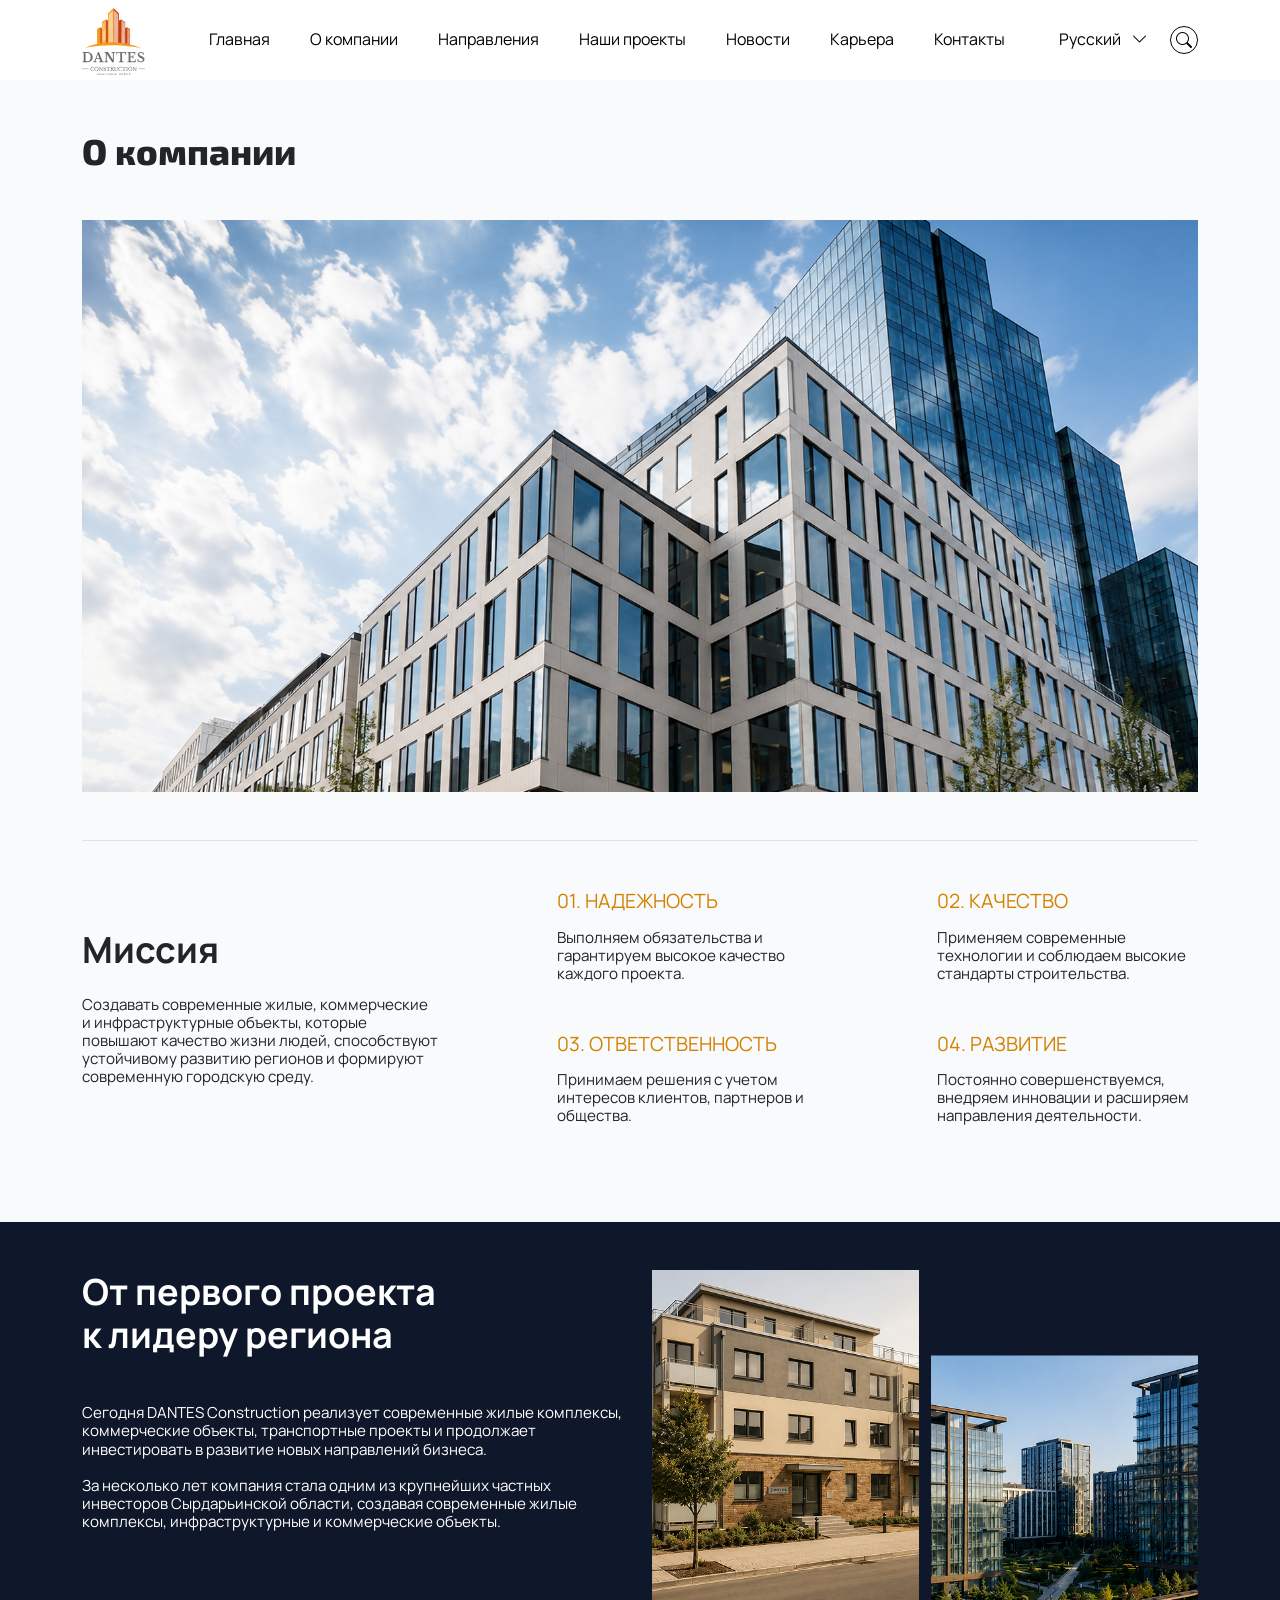
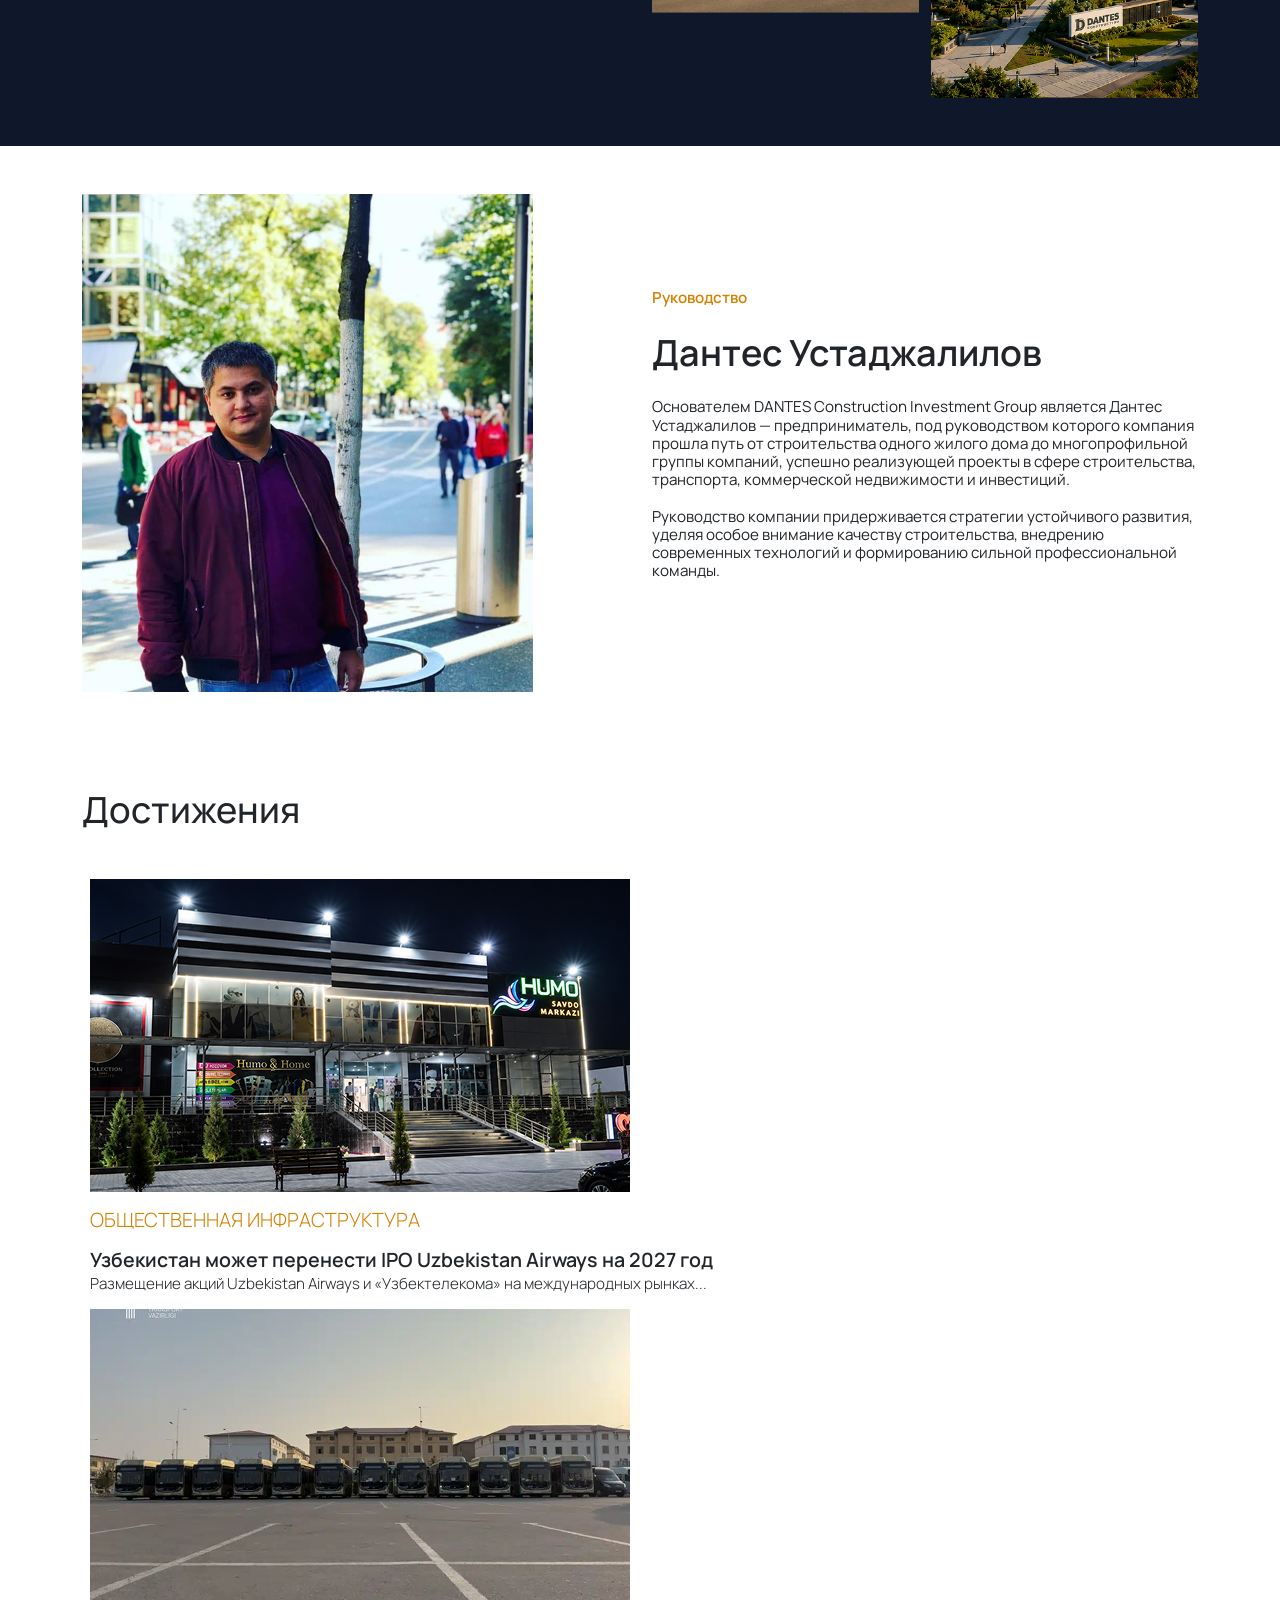
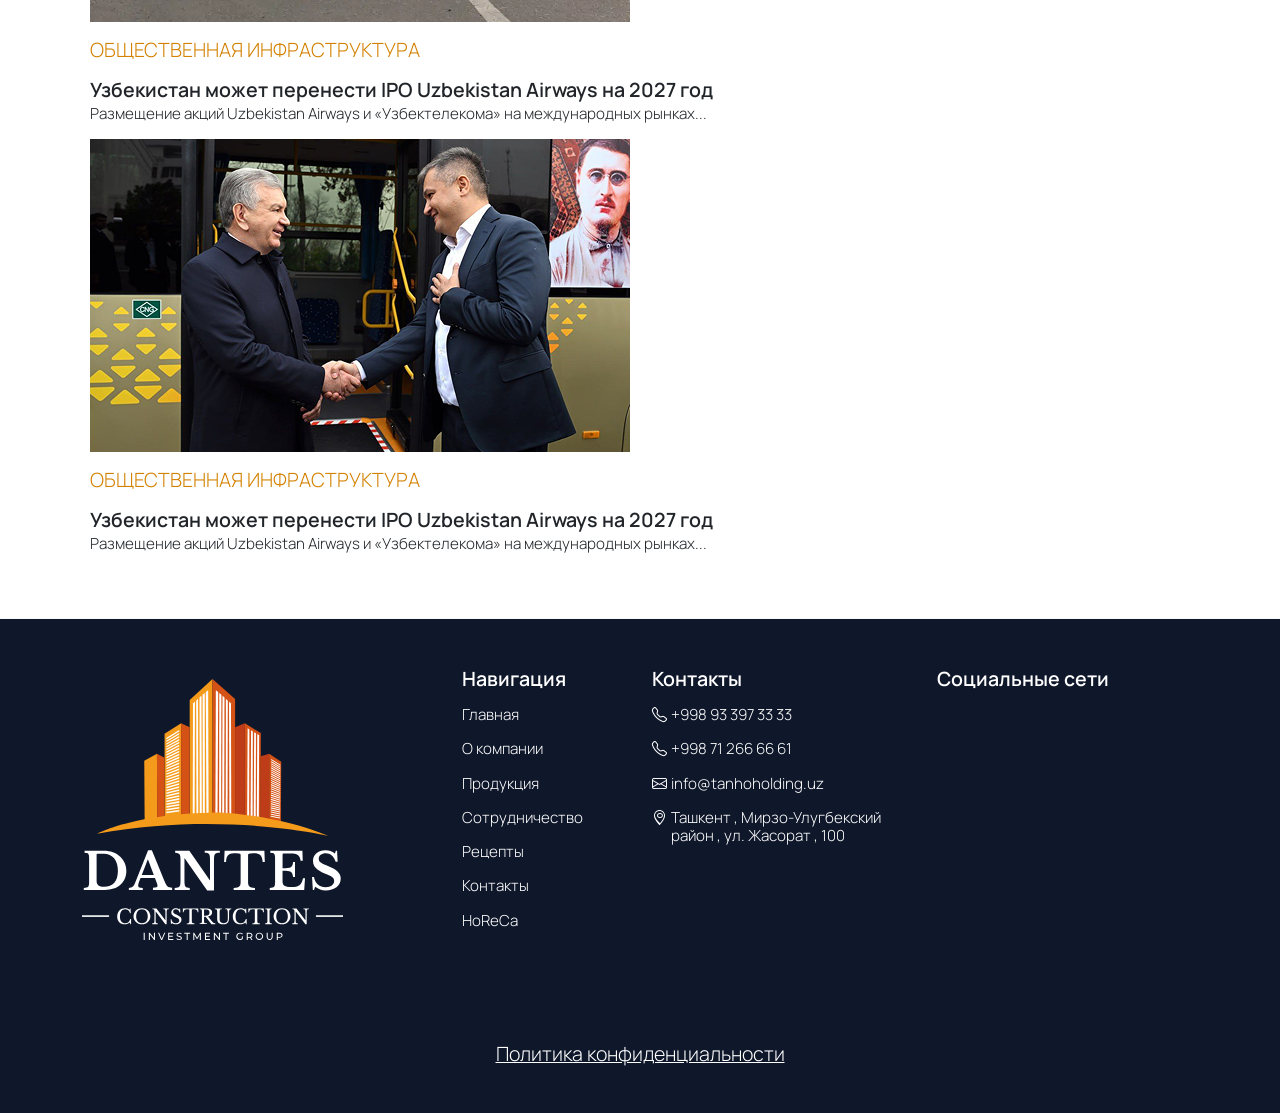
==== about.html @ c4df0da2 "feat: add about page and projects page" ====
<!DOCTYPE html>
<html lang="ru">

<head>
    <meta charset="UTF-8">
    <meta name="viewport" content="width=device-width, initial-scale=1.0">
    <title>DANTES</title>
    <link rel="stylesheet" href="https://cdn.jsdelivr.net/npm/bootstrap@5.3.3/dist/css/bootstrap.min.css">
    <link href="https://fonts.googleapis.com/css2?family=Exo+2:wght@100..900&family=Inter:ital,opsz,wght@0,14..32,100..900;1,14..32,100..900&family=Manrope:wght@200..800&display=swap"
        rel="stylesheet">
    <link rel="stylesheet" href="https://cdn.jsdelivr.net/npm/bootstrap-icons@1.13.1/font/bootstrap-icons.min.css">
    <link rel="stylesheet" href="https://cdn.jsdelivr.net/npm/slick-carousel@1.8.1/slick/slick.css">
    <link rel="stylesheet" href="https://cdn.jsdelivr.net/npm/slick-carousel@1.8.1/slick/slick-theme.css">
    <link rel="stylesheet" href="https://unpkg.com/aos@2.3.1/dist/aos.css">
    <link rel="stylesheet" href="https://cdn.jsdelivr.net/gh/lipis/flag-icons@7.2.3/css/flag-icons.min.css">
    <link rel="stylesheet" href="style.css">
</head>

<body>
    <header class=" border-bottom border-light">
        <nav class="navbar navbar-expand-xl py-xl-0 pb-2 sticky-lg-top">
            <div class="container ">
                <div class="w-xl-fit-content d-flex justify-content-between align-items-center">
                    <a class="navbar-brand" href="index.html">
                        <img src="icons/main-icons/logo.svg" alt="" class="logo">
                    </a>
                    <div class="d-flex align-items-center d-xl-none gap-2">
                        <button class="bg-transparent btn-search">
                            <i class="bi bi-search"></i>
                        </button>
                        <div class="dropdown">
                            <button class="w-fit-content text-uppercase bg-transparent border-0 dropdown-toggle" type="button" data-bs-toggle="dropdown" aria-expanded="false">
                                RU <i class="bi bi-chevron-down ms-2"></i>
                            </button>
                            <ul class="dropdown-menu">
                                <li><a class="dropdown-item" href="#">Английский</a></li>
                                <li><a class="dropdown-item" href="#">Узбекский</a></li>
                            </ul>
                        </div>

                        <button class="navbar-toggler" type="button" data-bs-toggle="collapse" data-bs-target="#navbarNav" aria-controls="navbarNav" aria-expanded="false"
                            aria-label="Toggle navigation">
                            <span class="navbar-toggler-icon"></span>
                        </button>
                    </div>
                </div>

                <div class="collapse navbar-collapse " id="navbarNav">
                    <ul class="navbar-nav mx-auto gap-xl-4 ">
                        <li class="nav-item active">
                            <a class="nav-link" href="index.html">Главная</a>
                        </li>
                        <li class="nav-item">
                            <a class="nav-link" href="about.html">О компании</a>
                        </li>
                        <li class="nav-item">
                            <a class="nav-link" href="directions.html">Направления</a>
                        </li>
                        <li class="nav-item">
                            <a class="nav-link" href="projects.html">Наши проекты</a>
                        </li>
                        <li class="nav-item">
                            <a class="nav-link" href="news.html">Новости</a>
                        </li>
                        <li class="nav-item">
                            <a class="nav-link" href="career.html">Карьера</a>
                        </li>
                        <li class="nav-item">
                            <a class="nav-link" href="contacts.html">Контакты</a>
                        </li>
                    </ul>
                </div>
                <div class="d-xl-flex align-items-center d-none gap-3 ms-auto">
                    <div class="dropdown">
                        <button class="w-fit-content bg-transparent border-0 dropdown-toggle" type="button" data-bs-toggle="dropdown" aria-expanded="false">
                            Русский <i class="bi bi-chevron-down ms-2"></i>
                        </button>
                        <ul class="dropdown-menu">
                            <li><a class="dropdown-item" href="#">Английский</a></li>
                            <li><a class="dropdown-item" href="#">Узбекский</a></li>
                        </ul>
                    </div>
                    <button class="bg-transparent btn-search">
                        <i class="bi bi-search"></i>
                    </button>
                </div>
            </div>
        </nav>
    </header>

    <main>
        <section class="py-5 bg-main-2">
            <div class="container">
                <h2 class="fw-extrabold ff-second text-lg mb-5">
                    О компании
                </h2>
                <img src="images/about-page/banner-img.png" alt="" class="img-fluid">
                <div class="mt-lg-5 mt-3 border-top py-lg-5 py-3">
                    <div class="row justify-content-between">
                        <div class="col-lg-4">
                            <div class="w-100 h-100 d-flex flex-column justify-content-center">
                                <h3 class="fw-bold text-lg mb-4">
                                    Миссия
                                </h3>
                                <p class="mb-0 text-xs">
                                    Создавать современные жилые, коммерческие и инфраструктурные объекты, которые повышают качество
                                    жизни людей, способствуют устойчивому развитию регионов и формируют современную городскую среду.
                                </p>
                            </div>
                        </div>
                        <div class="col-lg-3">
                            <div class="w-100 h-100">
                                <p class="text-sm text-corp-2 text-uppercase">01. Надежность</p>
                                <p class="text-xs mb-5">
                                    Выполняем обязательства и гарантируем высокое качество каждого проекта.
                                </p>
                                <p class="text-sm text-corp-2 text-uppercase">03. Ответственность</p>
                                <p class="text-xs mb-0">
                                    Принимаем решения с учетом интересов клиентов, партнеров и общества.
                                </p>
                            </div>
                        </div>
                        <div class="col-lg-3">
                            <div class="w-100 h-100">
                                <p class="text-sm text-corp-2 text-uppercase">02. Качество</p>
                                <p class="text-xs mb-5">
                                    Применяем современные технологии и соблюдаем высокие стандарты строительства.
                                </p>
                                <p class="text-sm text-corp-2 text-uppercase">04. Развитие</p>
                                <p class="text-xs mb-0">
                                    Постоянно совершенствуемся, внедряем инновации и расширяем направления
                                    деятельности.
                                </p>
                            </div>
                        </div>
                    </div>
                </div>
            </div>
        </section>
        <section class="bg-corp text-white py-5">
            <div class="container">
                <div class="row">
                    <div class="col-lg-6">
                        <div class="w-100">
                            <h3 class="fw-bold text-lg mb-5">
                                От первого проекта <br> к лидеру региона
                            </h3>
                            <p class="text-xs">
                                Сегодня DANTES Construction реализует современные жилые комплексы, коммерческие
                                объекты, транспортные проекты и продолжает инвестировать в развитие новых направлений бизнеса.
                                <br><br>
                                За несколько лет компания стала одним из крупнейших частных инвесторов Сырдарьинской области, создавая современные жилые комплексы, инфраструктурные и коммерческие
                                объекты.
                            </p>
                        </div>
                    </div>
                    <div class="col-lg-6">
                        <div class="w-100 h-100 d-flex align-items-end">
                            <img src="images/about-page/1.png" alt="" class="img-fluid">
                        </div>
                    </div>
                </div>
            </div>
        </section>
        <section class="py-5">
            <div class="container">
                <div class="row justify-content-between flex-lg-row-reverse">
                    <div class="col-lg-6">
                        <div class="w-100 h-100 d-flex flex-column justify-content-center">
                            <p class="mb-4 text-xs text-corp-2 fw-semibold">Руководство</p>
                            <h3 class="fw-semibold text-lg mb-4">
                                Дантес Устаджалилов
                            </h3>
                            <p class="text-xs">
                                Основателем DANTES Construction Investment Group является Дантес Устаджалилов — предприниматель, под руководством которого компания прошла путь от строительства одного
                                жилого дома до
                                многопрофильной группы компаний, успешно реализующей проекты в сфере строительства, транспорта, коммерческой недвижимости и инвестиций.
                                <br><br>
                                Руководство компании придерживается стратегии устойчивого развития, уделяя особое внимание качеству строительства, внедрению современных технологий и формированию
                                сильной профессиональной команды.
                            </p>
                        </div>
                    </div>
                    <div class="col-lg-5">
                        <div class="w-100 h-100 d-flex align-items-center">
                            <img src="images/about-page/2.png" alt="" class="img-fluid">
                        </div>
                    </div>
                </div>
            </div>
        </section>
        <section class="py-5">
            <div class="container">
                <h3 class="text-lg mb-5">
                    Достижения
                </h3>
                <div class="slick-slider news">
                    <div class="slick-slide px-2">
                        <div class="w-100">
                            <img src="images/about-page/goals/1.png" alt="" class="img-fluid">
                            <p class="my-3 fw-light text-uppercase text-sm text-corp-2">
                                Общественная инфраструктура
                            </p>
                            <p class="fw-semibold mb-1 text-sm line-2">
                                Узбекистан может перенести IPO Uzbekistan Airways на 2027 год
                            </p>
                            <p class="text-xs fw-light line-2">
                                Размещение акций Uzbekistan Airways и «Узбектелекома» на международных рынках...
                            </p>
                        </div>
                    </div>
                    <div class="slick-slide px-2">
                        <div class="w-100">
                            <img src="images/about-page/goals/2.png" alt="" class="img-fluid">
                            <p class="my-3 fw-light text-uppercase text-sm text-corp-2">
                                Общественная инфраструктура
                            </p>
                            <p class="fw-semibold mb-1 text-sm line-2">
                                Узбекистан может перенести IPO Uzbekistan Airways на 2027 год
                            </p>
                            <p class="text-xs fw-light line-2">
                                Размещение акций Uzbekistan Airways и «Узбектелекома» на международных рынках...
                            </p>
                        </div>
                    </div>
                    <div class="slick-slide px-2">
                        <div class="w-100">
                            <img src="images/about-page/goals/3.png" alt="" class="img-fluid">
                            <p class="my-3 fw-light text-uppercase text-sm text-corp-2">
                                Общественная инфраструктура
                            </p>
                            <p class="fw-semibold mb-1 text-sm line-2">
                                Узбекистан может перенести IPO Uzbekistan Airways на 2027 год
                            </p>
                            <p class="text-xs fw-light line-2">
                                Размещение акций Uzbekistan Airways и «Узбектелекома» на международных рынках...
                            </p>
                        </div>
                    </div>
                </div>
            </div>
        </section>
    </main>

    <footer class="py-5  bg-corp border-top border-light text-white position-relative">
        <div class="container">
            <div class="row gy-4 justify-content-center">
                <div class="col-lg-3 col-6">
                    <div class="w-100 h-100">
                        <img src="icons/main-icons/footer-logo.svg" alt="" class="img-fluid footer-logo">
                    </div>
                </div>
                <div class="col-lg-1 d-lg-block d-none"></div>
                <div class="col-lg-2">
                    <div class="w-100">
                        <p class="text-dirt fw-semibold text-sm">
                            Навигация
                        </p>
                        <ul class="list-unstyled text-xs fw-light mb-0 ">
                            <li class="mb-3">
                                <a href="index.html">
                                    Главная
                                </a>
                            </li>
                            <li class="mb-3">
                                <a href="about.html">
                                    О компании
                                </a>
                            </li>
                            <li class="mb-3">
                                <a href="production.html">
                                    Продукция
                                </a>
                            </li>
                            <li class="mb-3">
                                <a href="cooperation.html">
                                    Сотрудничество
                                </a>
                            </li>
                            <li class="mb-3">
                                <a href="recipe.html">
                                    Рецепты
                                </a>
                            </li>
                            <li class="mb-3">
                                <a href="contacts.html">
                                    Контакты
                                </a>
                            </li>
                            <li class="mb-3">
                                <a href="horeca.html">
                                    HoReCa
                                </a>
                            </li>
                        </ul>
                    </div>
                </div>
                <div class="col-lg-3">
                    <div class="w-100">
                        <p class="text-dirt fw-semibold text-sm">
                            Контакты
                        </p>
                        <ul class="list-unstyled text-xs  fw-light mb-0">
                            <li class="mb-3 d-flex gap-1">
                                <i class="bi bi-telephone"></i>
                                <div class="d-flex flex-column">
                                    <a href="tel:+998933973333" class="">
                                        <span>+998 93 397 33 33</span>
                                    </a>
                                </div>
                            </li>
                            <li class="mb-3 d-flex gap-1">
                                <i class="bi bi-telephone"></i>
                                <div class="d-flex flex-column">
                                    <a href="tel:+998712666661" class="">
                                        <span>+998 71 266 66 61</span>
                                    </a>
                                </div>
                            </li>
                            <li class="mb-3">
                                <a href="mailto:info@tanhoholding.uz" class="d-flex gap-1 ">
                                    <i class="bi bi-envelope"></i>
                                    <span>info@tanhoholding.uz</span>
                                </a>
                            </li>
                            <li class="mb-3">
                                <address class="d-flex gap-1 ">
                                    <i class="bi bi-geo-alt"></i>
                                    <span>Ташкент , Мирзо-Улугбекский район , ул. Жасорат , 100</span>
                                </address>
                            </li>
                        </ul>
                    </div>
                </div>
                <div class="col-lg-3">
                    <div class="w-100">
                        <p class="text-dirt fw-semibold text-sm">
                            Социальные сети
                        </p>
                        <ul class="list-unstyled d-flex align-items-center gap-lg-3 gap-4 text-sm">
                            <li>
                                <a href="#">
                                    <i class="fa-brands fa-facebook"></i>
                                </a>
                            </li>
                            <li>
                                <a href="#">
                                    <i class="fa-brands fa-instagram"></i>
                                </a>
                            </li>
                            <li>
                                <a href="#">
                                    <i class="fa-brands fa-telegram"></i>
                                </a>
                            </li>
                            <li>
                                <a href="#">
                                    <i class="fa-brands fa-whatsapp"></i>
                                </a>
                            </li>
                            <li>
                                <a href="#">
                                    <i class="fa-brands fa-youtube"></i>
                                </a>
                            </li>
                        </ul>
                    </div>
                </div>
            </div>
            <a href="#" class="d-block text-center mt-5 pt-lg-5 text-decoration-underline fw-light text-sm">
                Политика конфиденциальности
            </a>
        </div>
        <img src="images/home-page/footer-img.svg" alt="" class="position-absolute d-lg-block d-none bottom-0 start-0">
        <img src="images/home-page/footer-img-2.png" alt="" class="position-absolute d-lg-block d-none bottom-0 end-0">
    </footer>

    <script src="https://code.jquery.com/jquery-3.6.0.min.js "></script>
    <script src="https://kit.fontawesome.com/f817facf9f.js " crossorigin="anonymous "></script>
    <script src="https://cdn.jsdelivr.net/npm/@popperjs/core@2.11.6/dist/umd/popper.min.js "></script>
    <script src="https://cdn.jsdelivr.net/npm/bootstrap@5.3.3/dist/js/bootstrap.bundle.min.js "></script>
    <script src="https://cdn.jsdelivr.net/npm/slick-carousel@1.8.1/slick/slick.min.js "></script>
    <script src="https://unpkg.com/aos@2.3.1/dist/aos.js "></script>
    <script src="main.js "></script>
</body>

</html>
---- style.css ----
:root {
    --font-family-main: "Manrope", sans-serif;
    --font-family-second: "Exo 2", sans-serif;
    --font-family-third: "Inter",
        sans-serif;
    --color-corp: #0F172A;
    --color-corp-2: #D38100;
}



body {
    font-family: var(--font-family-main);
    line-height: 1.2;
}

a {
    color: inherit;
    text-decoration: none;
}


/* typography */
.text-4xl {
    font-size: clamp(2.125rem, 1.3rem + 4.125vw, 6.25rem);
}

.text-3xl {
    font-size: clamp(1.5rem, 0.8rem + 3.5vw, 5rem);
}

.text-2xl {
    font-size: clamp(1.875rem, 1.5rem + 1.875vw, 3.75rem);
}

.text-xl {
    font-size: clamp(1.625rem, 1.325rem + 1.5vw, 3.125rem);
}

.text-lg {
    font-size: clamp(1.5rem, 1.25rem + 1.25vw, 2.75rem);
}

.text-md {
    font-size: clamp(1.125rem, 1rem + 0.625vw, 1.75rem);
}

.text-sm {
    font-size: clamp(1rem, 0.925rem + 0.375vw, 1.375rem);
}

.text-xs {
    font-size: clamp(0.875rem, 0.85rem + 0.125vw, 1rem);
}

.text-2xs {
    font-size: clamp(0.75rem, 0.725rem + 0.125vw, 0.875rem);
}

.text-3xs {
    font-size: clamp(0.6875rem, 0.675rem + 0.0625vw, 0.75rem);
}

/* utils */
.ff-second {
    font-family: var(--font-family-second);
}

.ff-third {
    font-family: var(--font-family-third);
}

.text-corp {
    color: var(--color-corp)
}

.text-corp-2 {
    color: var(--color-corp-2)
}

.bg-corp {
    background: var(--color-corp);
}

.bg-corp-2 {
    background: var(--color-corp-2);
}

.bg-dark-2 {
    background: #0E1317;
}

.bg-main {
    background: rgba(109, 109, 109, 0.08);
}

.bg-main-2 {
    background: #F9FAFB;
}

.w-fit-content {
    width: fit-content;
}

.w-max-content {
    width: max-content !important;
}

.w-lg-fit-content {
    width: fit-content;
}

.position-md-absolute {
    position: absolute;
}

.position-lg-absolute {
    position: absolute;
}

.btn {
    border-radius: 8px;
    font-family: var(--font-family-2);
    min-width: 250px;
    padding: 10px 10px;
    font-size: clamp(0.875rem, 0.85rem + 0.125vw, 1rem);
}

.btn-corp {
    background: var(--color-corp);
    color: white;
}

.btn-outline-corp {
    border: 1px solid var(--color-corp);
}

.btn-outline-white {
    border: 1px solid white;
    color: white;
}

.btn-long {
    min-width: 300px;
}

.bg-corp-opacity {
    background: rgba(40, 64, 109, 0.8);
}

.rounded-sm-5 {
    border-radius: 40px;
}

.fw-extralight {
    font-weight: 200 !important;
}

.fw-extrabold {
    font-weight: 800;
}

.mt-custom {
    margin-top: -40px;
}

.w-10 {
    width: 10%;
}

.w-15 {
    width: 15%;
}

.w-40 {
    width: 40%;
}

.w-30 {
    width: 30%;
}

.w-60 {
    width: 60%;
}

.w-90 {
    width: 90%;
}

.border-corp {
    border-color: var(--color-corp-2) !important;
}

.position-middle {
    top: 50%;
    transform: translateY(-50%);
}

/* bootstrap components castomization */

.navbar-toggler:focus {
    box-shadow: none;
}

.nav-link {
    color: black;
}

.nav-link:hover {
    color: var(--color-corp-2);
}

.navbar-toggler-icon {
    background-image: url('icons/main-icons/burger.svg');
    width: 1em;
    height: 1em;
}

.navbar-toggler {
    border: none;
}

.dropdown-toggle::after {
    display: none;
}


/* custom styles */
footer a {
    transition: all 0.3s ease;
}

footer a:hover {
    color: var(--color-corp-2);
}


.link-hover i {
    transition: all 0.3s ease;
}

.link-hover:hover i {
    transform: translateX(180px);
}

.media-grid {
    display: grid;
    grid-template-columns: 2fr 1.25fr 1.65fr;
    grid-template-rows: repeat(2, 240px);
    gap: 6px;
}

.media-grid img {
    width: 100%;
    height: 100%;
    display: block;
    object-fit: cover;
}

.media-grid img:nth-child(4n + 1) {
    grid-column: 1;
    grid-row: 1 / span 2;
}

.media-grid img:nth-child(4n + 2) {
    grid-column: 2;
    grid-row: 1;
}

.media-grid img:nth-child(4n + 3) {
    grid-column: 2;
    grid-row: 2;
}

.media-grid img:nth-child(4n + 4) {
    grid-column: 3;
    grid-row: 1 / span 2;
}

.btn-search {
    border: 1px solid black;
    padding: 4px 5px 2px 5px;
    border-radius: 50px;
}

.logo {
    height: 70px;
}

.partners-card {
    height: 100px;
}

/* breackpoints */
@media(max-width: 1650px) {
    .img-size-lg {
        height: 50%;
    }
}

@media(max-width: 1200px) {
    .w-xl-fit-content {
        width: 100%;
    }
}

@media(max-width: 990px) {
    .w-lg-fit-content {
        width: 100%;
    }

    .position-lg-absolute {
        position: unset;
    }

    .img-size-lg {
        height: 45%;
    }

    .h-sm-400 {
        height: 500px;
    }


}

@media(max-width: 768px) {


    .position-md-absolute {
        position: relative;
    }

    .nav-pills .nav-link img {
        height: 100px;
    }
}

@media(max-width: 576px) {
    .logo {
        height: 60px;
    }

    .text-xl.text-smaller {
        font-size: clamp(1.25rem, 0.875rem + 1.875vw, 3.125rem);
    }

    .text-sm.text-smaller {
        font-size: clamp(0.875rem, 0.775rem + 0.5vw, 1.375rem);
    }

    .rounded-sm-5 {
        border-radius: 20px;
    }

    .h-sm-400 {
        height: 400px;
    }

    .about-img-1 {
        top: -1%;
        height: 10%;
    }

    .icon-size-sm {
        height: 40px;
    }

}
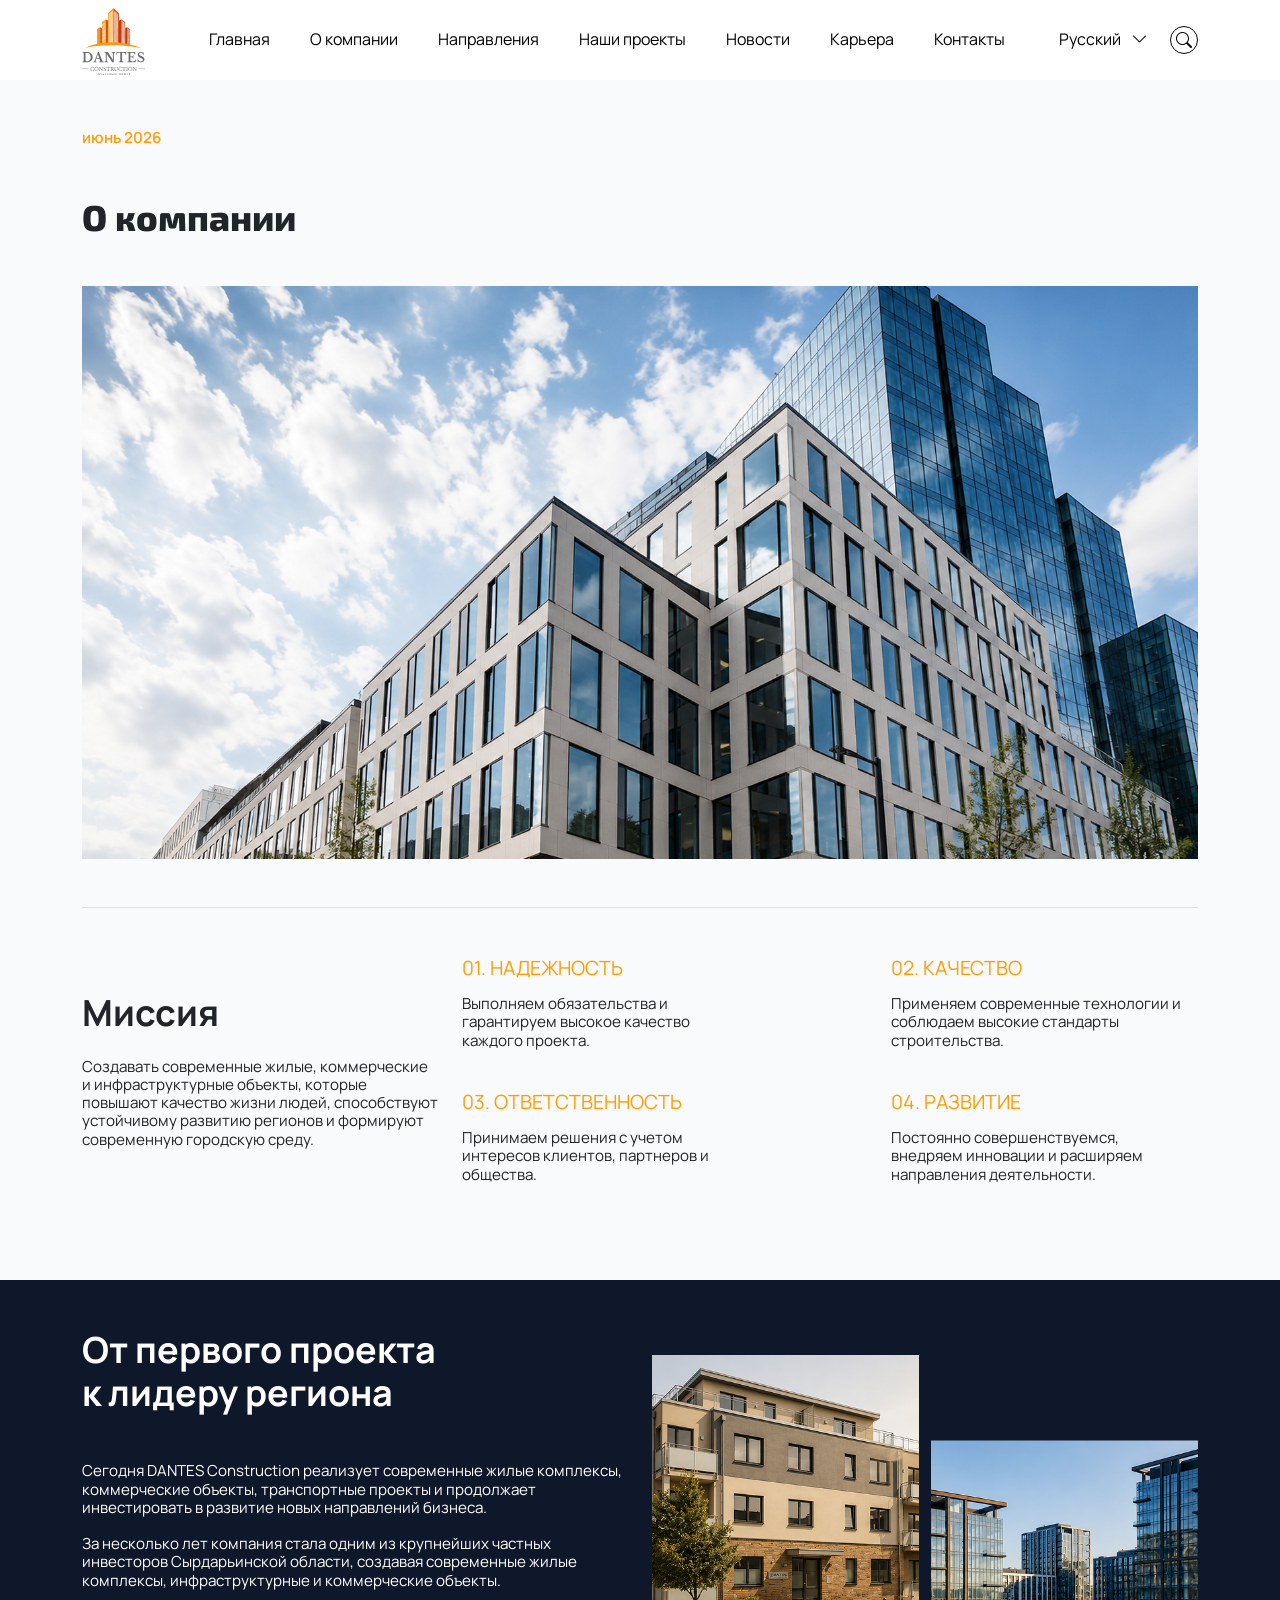
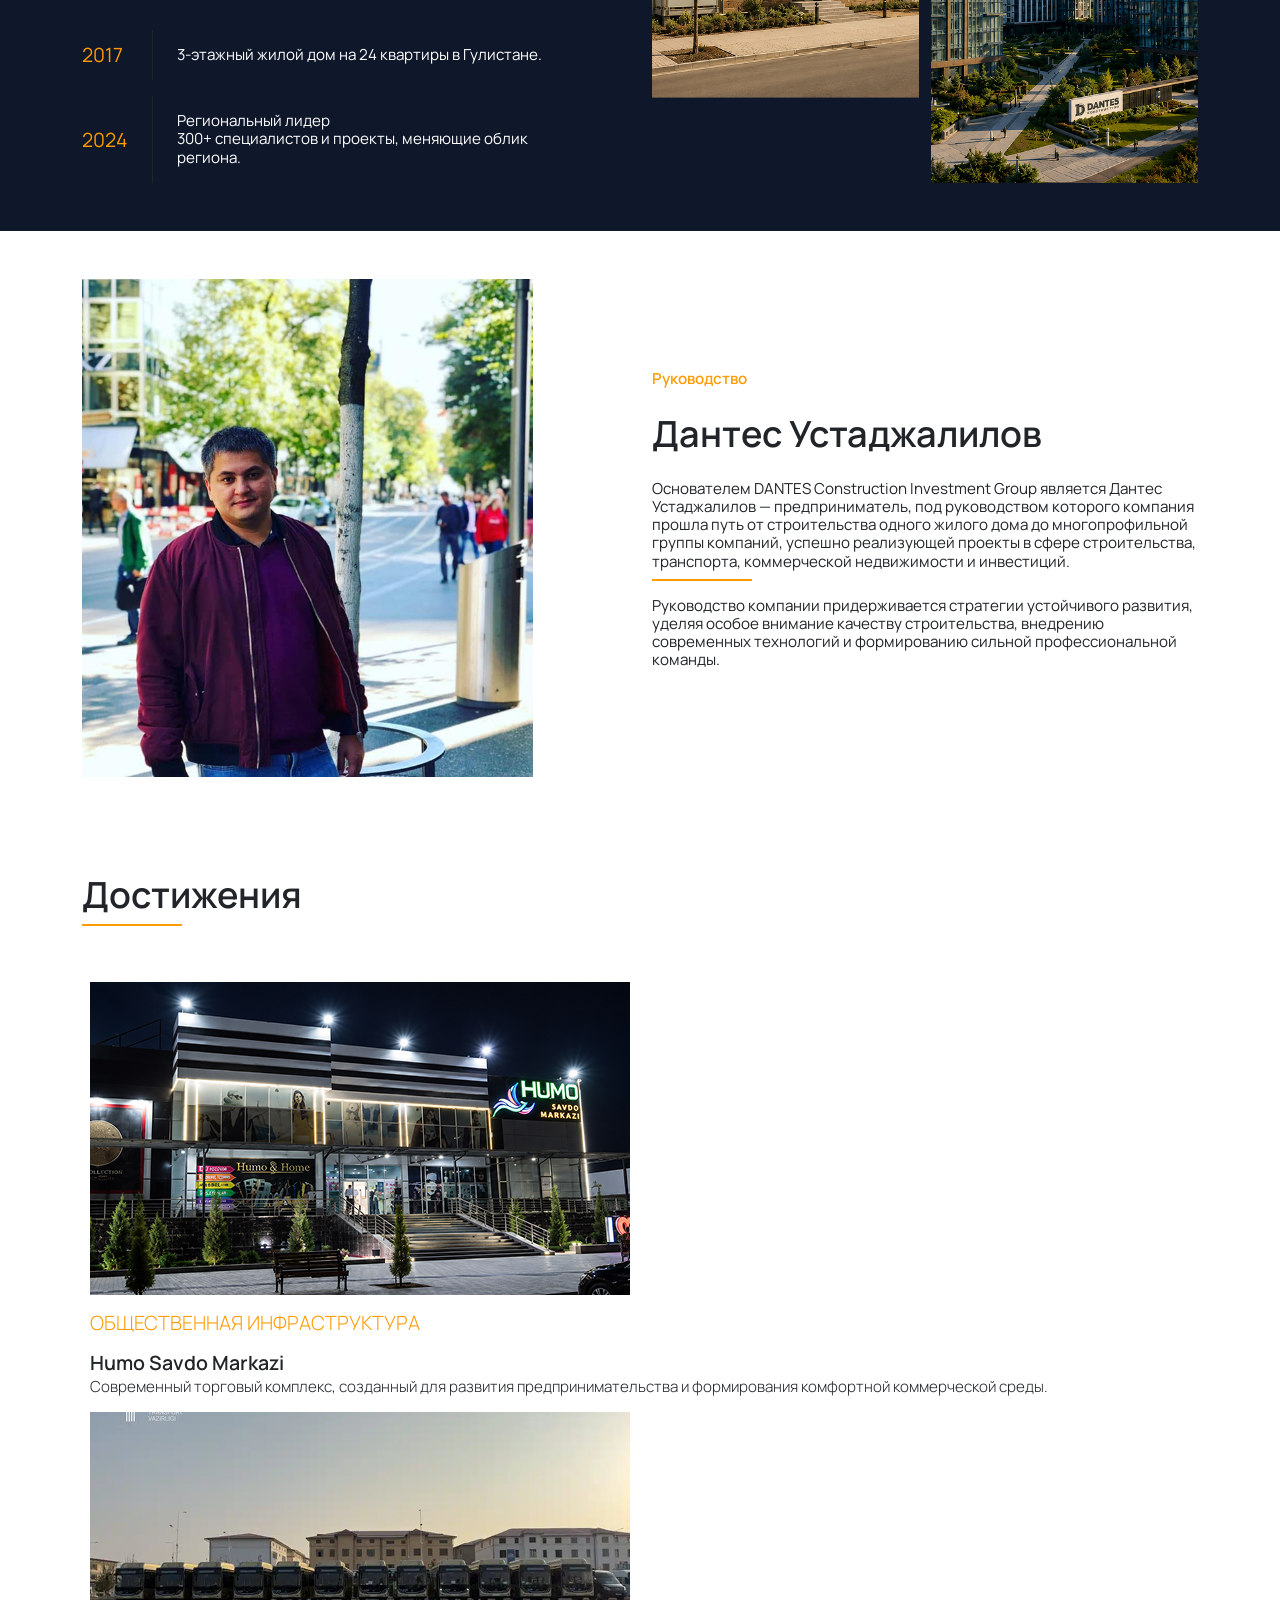
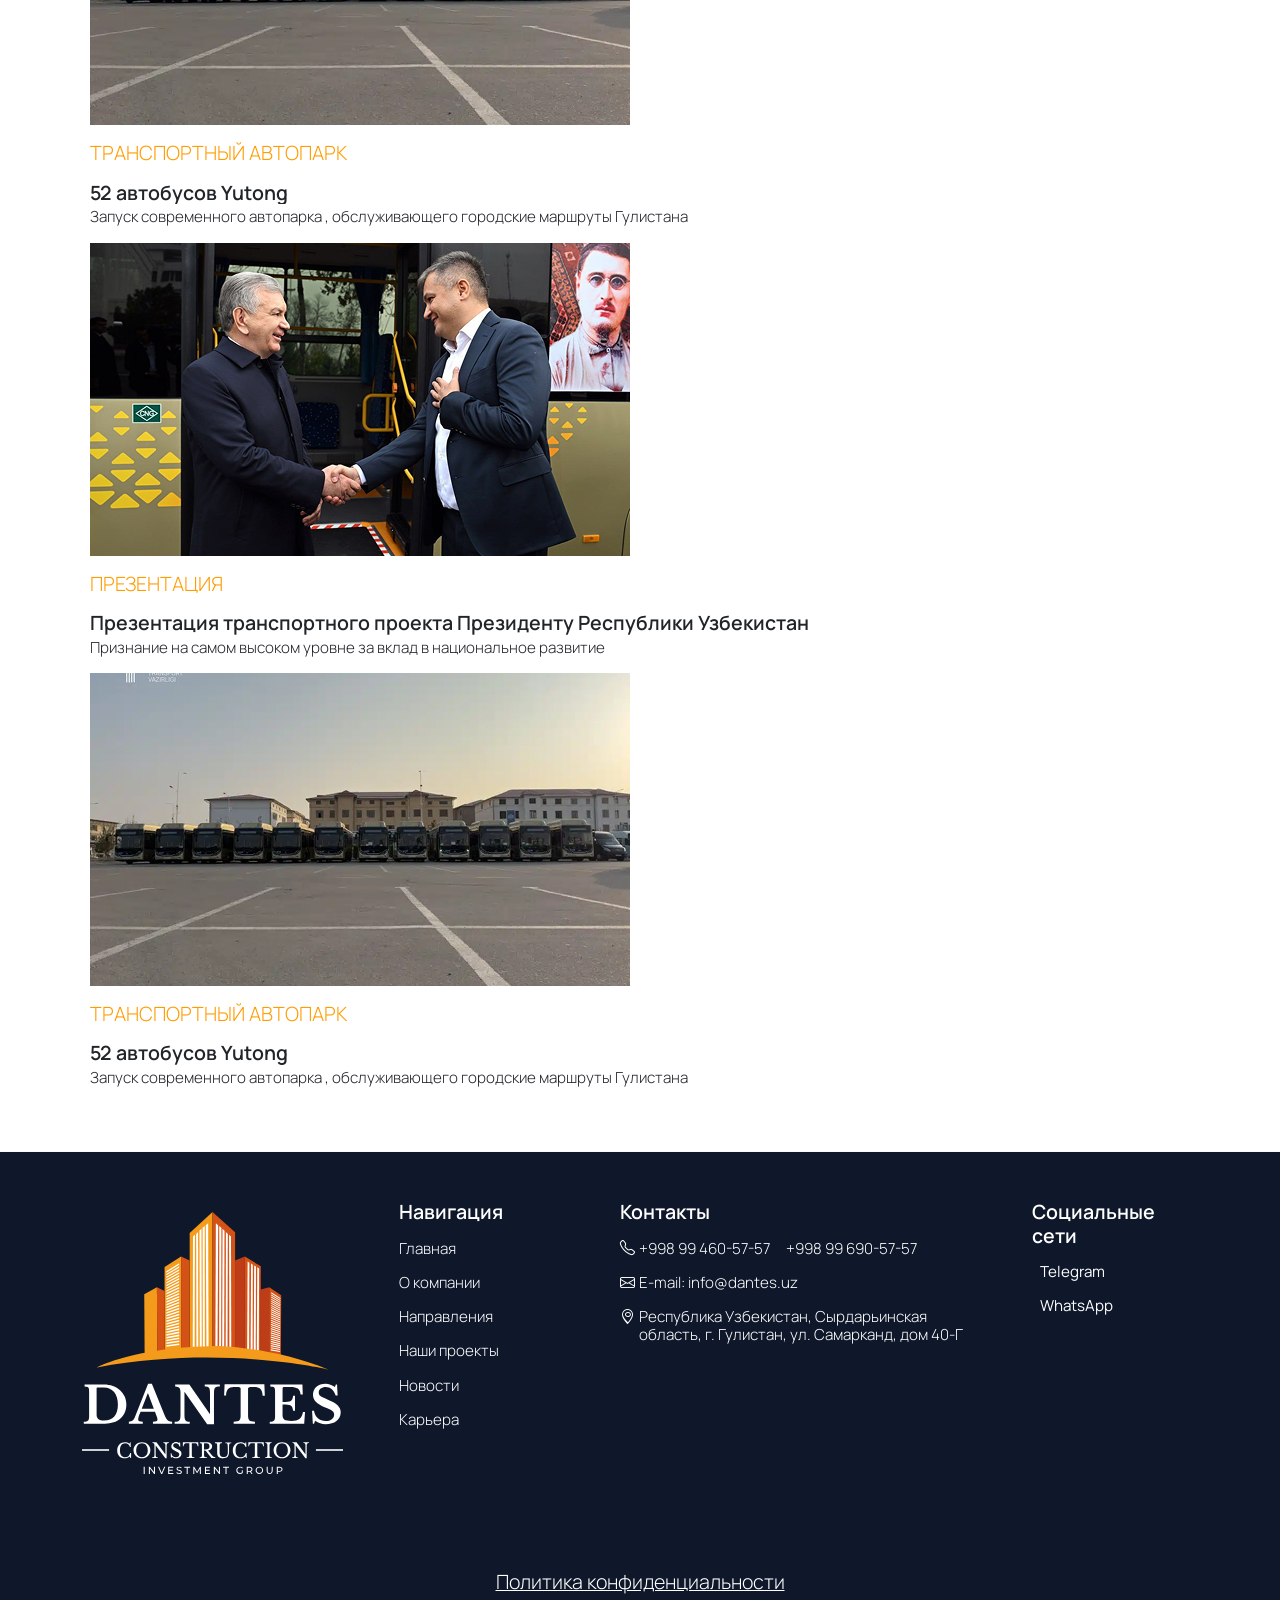
==== commit 87bfd179: "feat: add career page" ====
--- a/about.html
+++ b/about.html
@@ -6,8 +6,7 @@
     <meta name="viewport" content="width=device-width, initial-scale=1.0">
     <title>DANTES</title>
     <link rel="stylesheet" href="https://cdn.jsdelivr.net/npm/bootstrap@5.3.3/dist/css/bootstrap.min.css">
-    <link href="https://fonts.googleapis.com/css2?family=Exo+2:wght@100..900&family=Inter:ital,opsz,wght@0,14..32,100..900;1,14..32,100..900&family=Manrope:wght@200..800&display=swap"
-        rel="stylesheet">
+    <link href="https://fonts.googleapis.com/css2?family=Exo+2:wght@100..900&family=Inter:ital,opsz,wght@0,14..32,100..900;1,14..32,100..900&family=Manrope:wght@200..800&display=swap" rel="stylesheet">
     <link rel="stylesheet" href="https://cdn.jsdelivr.net/npm/bootstrap-icons@1.13.1/font/bootstrap-icons.min.css">
     <link rel="stylesheet" href="https://cdn.jsdelivr.net/npm/slick-carousel@1.8.1/slick/slick.css">
     <link rel="stylesheet" href="https://cdn.jsdelivr.net/npm/slick-carousel@1.8.1/slick/slick-theme.css">
@@ -38,8 +37,7 @@
                             </ul>
                         </div>
 
-                        <button class="navbar-toggler" type="button" data-bs-toggle="collapse" data-bs-target="#navbarNav" aria-controls="navbarNav" aria-expanded="false"
-                            aria-label="Toggle navigation">
+                        <button class="navbar-toggler" type="button" data-bs-toggle="collapse" data-bs-target="#navbarNav" aria-controls="navbarNav" aria-expanded="false" aria-label="Toggle navigation">
                             <span class="navbar-toggler-icon"></span>
                         </button>
                     </div>
@@ -91,46 +89,61 @@
     <main>
         <section class="py-5 bg-main-2">
             <div class="container">
-                <h2 class="fw-extrabold ff-second text-lg mb-5">
+                <p class="mb-lg-5 mb-3 text-corp-2 text-xs fw-semibold">июнь 2026</p>
+                <h2 class="fw-extrabold ff-second text-lg mb-lg-5 mb-3">
                     О компании
                 </h2>
                 <img src="images/about-page/banner-img.png" alt="" class="img-fluid">
                 <div class="mt-lg-5 mt-3 border-top py-lg-5 py-3">
-                    <div class="row justify-content-between">
+                    <div class="row gy-4 justify-content-between">
                         <div class="col-lg-4">
                             <div class="w-100 h-100 d-flex flex-column justify-content-center">
                                 <h3 class="fw-bold text-lg mb-4">
                                     Миссия
                                 </h3>
                                 <p class="mb-0 text-xs">
-                                    Создавать современные жилые, коммерческие и инфраструктурные объекты, которые повышают качество
-                                    жизни людей, способствуют устойчивому развитию регионов и формируют современную городскую среду.
-                                </p>
-                            </div>
-                        </div>
-                        <div class="col-lg-3">
+                                    Создавать современные жилые, коммерческие и инфраструктурные объекты, которые повышают качество жизни людей, способствуют устойчивому развитию регионов и формируют современную городскую среду.
+                                </p>
+                            </div>
+                        </div>
+                        <div class="col-lg-8">
                             <div class="w-100 h-100">
-                                <p class="text-sm text-corp-2 text-uppercase">01. Надежность</p>
-                                <p class="text-xs mb-5">
-                                    Выполняем обязательства и гарантируем высокое качество каждого проекта.
-                                </p>
-                                <p class="text-sm text-corp-2 text-uppercase">03. Ответственность</p>
-                                <p class="text-xs mb-0">
-                                    Принимаем решения с учетом интересов клиентов, партнеров и общества.
-                                </p>
-                            </div>
-                        </div>
-                        <div class="col-lg-3">
-                            <div class="w-100 h-100">
-                                <p class="text-sm text-corp-2 text-uppercase">02. Качество</p>
-                                <p class="text-xs mb-5">
-                                    Применяем современные технологии и соблюдаем высокие стандарты строительства.
-                                </p>
-                                <p class="text-sm text-corp-2 text-uppercase">04. Развитие</p>
-                                <p class="text-xs mb-0">
-                                    Постоянно совершенствуемся, внедряем инновации и расширяем направления
-                                    деятельности.
-                                </p>
+                                <div class="row mb-lg-4 w-100 gx-lg-3 gx-0 gy-4 justify-content-between">
+                                    <div class="col-lg-5">
+                                        <div class="w-100">
+                                            <p class="text-sm text-corp-2 text-uppercase">01. Надежность</p>
+                                            <p class="text-xs ">
+                                                Выполняем обязательства и гарантируем высокое качество каждого проекта.
+                                            </p>
+                                        </div>
+                                    </div>
+                                    <div class="col-lg-5">
+                                        <div class="w-100">
+                                            <p class="text-sm text-corp-2 text-uppercase">02. Качество</p>
+                                            <p class="text-xs ">
+                                                Применяем современные технологии и соблюдаем высокие стандарты строительства.
+                                            </p>
+                                        </div>
+                                    </div>
+                                </div>
+                                <div class="row  w-100 gx-lg-3 gx-0 gy-4 justify-content-between">
+                                    <div class="col-lg-5">
+                                        <div class="w-100">
+                                            <p class="text-sm text-corp-2 text-uppercase">03. Ответственность</p>
+                                            <p class="text-xs mb-0">
+                                                Принимаем решения с учетом интересов клиентов, партнеров и общества.
+                                            </p>
+                                        </div>
+                                    </div>
+                                    <div class="col-lg-5">
+                                        <div class="w-100">
+                                            <p class="text-sm text-corp-2 text-uppercase">04. Развитие</p>
+                                            <p class="text-xs mb-0">
+                                                Постоянно совершенствуемся, внедряем инновации и расширяем направления деятельности.
+                                            </p>
+                                        </div>
+                                    </div>
+                                </div>
                             </div>
                         </div>
                     </div>
@@ -139,19 +152,38 @@
         </section>
         <section class="bg-corp text-white py-5">
             <div class="container">
-                <div class="row">
+                <div class="row gy-4">
                     <div class="col-lg-6">
                         <div class="w-100">
                             <h3 class="fw-bold text-lg mb-5">
                                 От первого проекта <br> к лидеру региона
                             </h3>
                             <p class="text-xs">
-                                Сегодня DANTES Construction реализует современные жилые комплексы, коммерческие
-                                объекты, транспортные проекты и продолжает инвестировать в развитие новых направлений бизнеса.
-                                <br><br>
-                                За несколько лет компания стала одним из крупнейших частных инвесторов Сырдарьинской области, создавая современные жилые комплексы, инфраструктурные и коммерческие
-                                объекты.
+                                Сегодня DANTES Construction реализует современные жилые комплексы, коммерческие объекты, транспортные проекты и продолжает инвестировать в развитие новых направлений бизнеса.
+                                <br><br> За несколько лет компания стала одним из крупнейших частных инвесторов Сырдарьинской области, создавая современные жилые комплексы, инфраструктурные и коммерческие объекты.
                             </p>
+                            <div class="row mt-4 gy-3">
+                                <div class="col-sm-2 col-3">
+                                    <div class="w-100 h-100 border-end border-dark pe-3 d-flex align-items-center">
+                                        <span class="text-corp-2 text-sm">2017</span>
+                                    </div>
+                                </div>
+                                <div class="col-9">
+                                    <p class="mb-0 text-xs fw-smedium py-3">
+                                        3-этажный жилой дом на 24 квартиры в Гулистане.
+                                    </p>
+                                </div>
+                                <div class="col-sm-2 col-3">
+                                    <div class="w-100 h-100 border-end border-dark pe-3 d-flex align-items-center">
+                                        <span class="text-corp-2 text-sm">2024</span>
+                                    </div>
+                                </div>
+                                <div class="col-9">
+                                    <p class="mb-0 text-xs fw-smedium py-3">
+                                        Региональный лидер <br> 300+ специалистов и проекты, меняющие облик региона.
+                                    </p>
+                                </div>
+                            </div>
                         </div>
                     </div>
                     <div class="col-lg-6">
@@ -164,20 +196,20 @@
         </section>
         <section class="py-5">
             <div class="container">
-                <div class="row justify-content-between flex-lg-row-reverse">
+                <div class="row gy-4 justify-content-between flex-lg-row-reverse">
                     <div class="col-lg-6">
                         <div class="w-100 h-100 d-flex flex-column justify-content-center">
                             <p class="mb-4 text-xs text-corp-2 fw-semibold">Руководство</p>
                             <h3 class="fw-semibold text-lg mb-4">
                                 Дантес Устаджалилов
                             </h3>
+                            <p class="text-xs title-corp-underline">
+                                Основателем DANTES Construction Investment Group является Дантес Устаджалилов — предприниматель, под руководством которого компания прошла путь от строительства одного жилого дома до многопрофильной группы компаний, успешно реализующей проекты в сфере
+                                строительства, транспорта, коммерческой недвижимости и инвестиций.
+
+                            </p>
                             <p class="text-xs">
-                                Основателем DANTES Construction Investment Group является Дантес Устаджалилов — предприниматель, под руководством которого компания прошла путь от строительства одного
-                                жилого дома до
-                                многопрофильной группы компаний, успешно реализующей проекты в сфере строительства, транспорта, коммерческой недвижимости и инвестиций.
-                                <br><br>
-                                Руководство компании придерживается стратегии устойчивого развития, уделяя особое внимание качеству строительства, внедрению современных технологий и формированию
-                                сильной профессиональной команды.
+                                Руководство компании придерживается стратегии устойчивого развития, уделяя особое внимание качеству строительства, внедрению современных технологий и формированию сильной профессиональной команды.
                             </p>
                         </div>
                     </div>
@@ -191,50 +223,72 @@
         </section>
         <section class="py-5">
             <div class="container">
-                <h3 class="text-lg mb-5">
-                    Достижения
-                </h3>
-                <div class="slick-slider news">
-                    <div class="slick-slide px-2">
-                        <div class="w-100">
-                            <img src="images/about-page/goals/1.png" alt="" class="img-fluid">
-                            <p class="my-3 fw-light text-uppercase text-sm text-corp-2">
-                                Общественная инфраструктура
-                            </p>
-                            <p class="fw-semibold mb-1 text-sm line-2">
-                                Узбекистан может перенести IPO Uzbekistan Airways на 2027 год
-                            </p>
-                            <p class="text-xs fw-light line-2">
-                                Размещение акций Uzbekistan Airways и «Узбектелекома» на международных рынках...
-                            </p>
-                        </div>
-                    </div>
-                    <div class="slick-slide px-2">
-                        <div class="w-100">
-                            <img src="images/about-page/goals/2.png" alt="" class="img-fluid">
-                            <p class="my-3 fw-light text-uppercase text-sm text-corp-2">
-                                Общественная инфраструктура
-                            </p>
-                            <p class="fw-semibold mb-1 text-sm line-2">
-                                Узбекистан может перенести IPO Uzbekistan Airways на 2027 год
-                            </p>
-                            <p class="text-xs fw-light line-2">
-                                Размещение акций Uzbekistan Airways и «Узбектелекома» на международных рынках...
-                            </p>
-                        </div>
-                    </div>
-                    <div class="slick-slide px-2">
-                        <div class="w-100">
-                            <img src="images/about-page/goals/3.png" alt="" class="img-fluid">
-                            <p class="my-3 fw-light text-uppercase text-sm text-corp-2">
-                                Общественная инфраструктура
-                            </p>
-                            <p class="fw-semibold mb-1 text-sm line-2">
-                                Узбекистан может перенести IPO Uzbekistan Airways на 2027 год
-                            </p>
-                            <p class="text-xs fw-light line-2">
-                                Размещение акций Uzbekistan Airways и «Узбектелекома» на международных рынках...
-                            </p>
+                <div class="position-relative">
+                    <div class="d-flex mb-5 align-items-center gap-2 justify-content-between">
+                        <h3 class="text-lg fw-semibold title-corp-underline">
+                            Достижения
+                        </h3>
+                        <div class="slider-btns d-flex align-items-center gap-2">
+                            <button class="slider-prev bg-transparent border-0 fs-1 text-corp"><i class="fa-solid fa-circle-chevron-left"></i></button>
+                            <button class="slider-next bg-transparent border-0 fs-1 text-corp"><i class="fa-solid fa-circle-chevron-right"></i></button>
+                        </div>
+                    </div>
+                    <div class="slick-slider news">
+                        <div class="slick-slide px-2">
+                            <div class="w-100">
+                                <img src="images/about-page/goals/1.png" alt="" class="img-fluid">
+                                <p class="my-3 fw-light text-uppercase text-sm text-corp-2">
+                                    Общественная инфраструктура
+                                </p>
+                                <p class="fw-semibold mb-1 text-sm line-2">
+                                    Humo Savdo Markazi
+                                </p>
+                                <p class="text-xs fw-light line-3">
+                                    Современный торговый комплекс, созданный для развития предпринимательства и формирования комфортной коммерческой среды.
+                                </p>
+                            </div>
+                        </div>
+                        <div class="slick-slide px-2">
+                            <div class="w-100">
+                                <img src="images/about-page/goals/2.png" alt="" class="img-fluid">
+                                <p class="my-3 fw-light text-uppercase text-sm text-corp-2">
+                                    Транспортный автопарк
+                                </p>
+                                <p class="fw-semibold mb-1 text-sm line-2">
+                                    52 автобусов Yutong
+                                </p>
+                                <p class="text-xs fw-light line-3">
+                                    Запуск современного автопарка , обслуживающего городские маршруты Гулистана
+                                </p>
+                            </div>
+                        </div>
+                        <div class="slick-slide px-2">
+                            <div class="w-100">
+                                <img src="images/about-page/goals/3.png" alt="" class="img-fluid">
+                                <p class="my-3 fw-light text-uppercase text-sm text-corp-2">
+                                    презентация
+                                </p>
+                                <p class="fw-semibold mb-1 text-sm line-2">
+                                    Презентация транспортного проекта Президенту Республики Узбекистан
+                                </p>
+                                <p class="text-xs fw-light line-3">
+                                    Признание на самом высоком уровне за вклад в национальное развитие
+                                </p>
+                            </div>
+                        </div>
+                        <div class="slick-slide px-2">
+                            <div class="w-100">
+                                <img src="images/about-page/goals/2.png" alt="" class="img-fluid">
+                                <p class="my-3 fw-light text-uppercase text-sm text-corp-2">
+                                    Транспортный автопарк
+                                </p>
+                                <p class="fw-semibold mb-1 text-sm line-2">
+                                    52 автобусов Yutong
+                                </p>
+                                <p class="text-xs fw-light line-3">
+                                    Запуск современного автопарка , обслуживающего городские маршруты Гулистана
+                                </p>
+                            </div>
                         </div>
                     </div>
                 </div>
@@ -244,13 +298,12 @@
 
     <footer class="py-5  bg-corp border-top border-light text-white position-relative">
         <div class="container">
-            <div class="row gy-4 justify-content-center">
+            <div class="row gy-4 justify-content-between">
                 <div class="col-lg-3 col-6">
                     <div class="w-100 h-100">
                         <img src="icons/main-icons/footer-logo.svg" alt="" class="img-fluid footer-logo">
                     </div>
                 </div>
-                <div class="col-lg-1 d-lg-block d-none"></div>
                 <div class="col-lg-2">
                     <div class="w-100">
                         <p class="text-dirt fw-semibold text-sm">
@@ -268,34 +321,29 @@
                                 </a>
                             </li>
                             <li class="mb-3">
-                                <a href="production.html">
-                                    Продукция
-                                </a>
-                            </li>
-                            <li class="mb-3">
-                                <a href="cooperation.html">
-                                    Сотрудничество
-                                </a>
-                            </li>
-                            <li class="mb-3">
-                                <a href="recipe.html">
-                                    Рецепты
-                                </a>
-                            </li>
-                            <li class="mb-3">
-                                <a href="contacts.html">
-                                    Контакты
-                                </a>
-                            </li>
-                            <li class="mb-3">
-                                <a href="horeca.html">
-                                    HoReCa
+                                <a href="directions.html">
+                                    Направления 
+                                </a>
+                            </li>
+                            <li class="mb-3">
+                                <a href="projects.html">
+                                    Наши проекты 
+                                </a>
+                            </li>
+                            <li class="mb-3">
+                                <a href="news.html">
+                                    Новости
+                                </a>
+                            </li>
+                            <li class="mb-3">
+                                <a href="career.html">
+                                    Карьера
                                 </a>
                             </li>
                         </ul>
                     </div>
                 </div>
-                <div class="col-lg-3">
+                <div class="col-lg-4">
                     <div class="w-100">
                         <p class="text-dirt fw-semibold text-sm">
                             Контакты
@@ -303,65 +351,46 @@
                         <ul class="list-unstyled text-xs  fw-light mb-0">
                             <li class="mb-3 d-flex gap-1">
                                 <i class="bi bi-telephone"></i>
-                                <div class="d-flex flex-column">
-                                    <a href="tel:+998933973333" class="">
-                                        <span>+998 93 397 33 33</span>
+                                <div class="d-flex gap-3">
+                                    <a href="tel:+998994605757" class="">
+                                        <span>+998 99 460-57-57</span>
                                     </a>
-                                </div>
-                            </li>
-                            <li class="mb-3 d-flex gap-1">
-                                <i class="bi bi-telephone"></i>
-                                <div class="d-flex flex-column">
-                                    <a href="tel:+998712666661" class="">
-                                        <span>+998 71 266 66 61</span>
+                                    <a href="tel:+998996905757" class="">
+                                        <span>+998 99 690-57-57</span>
                                     </a>
                                 </div>
                             </li>
                             <li class="mb-3">
-                                <a href="mailto:info@tanhoholding.uz" class="d-flex gap-1 ">
+                                <a href="mailto:info@dantes.uz" class="d-flex gap-1 ">
                                     <i class="bi bi-envelope"></i>
-                                    <span>info@tanhoholding.uz</span>
+                                    <span>E-mail: info@dantes.uz</span>
                                 </a>
                             </li>
                             <li class="mb-3">
                                 <address class="d-flex gap-1 ">
                                     <i class="bi bi-geo-alt"></i>
-                                    <span>Ташкент , Мирзо-Улугбекский район , ул. Жасорат , 100</span>
+                                    <span>Республика Узбекистан,  Сырдарьинская область, г. Гулистан, ул. Самарканд, дом  40-Г</span>
                                 </address>
                             </li>
                         </ul>
                     </div>
                 </div>
-                <div class="col-lg-3">
+                <div class="col-lg-2">
                     <div class="w-100">
                         <p class="text-dirt fw-semibold text-sm">
                             Социальные сети
                         </p>
-                        <ul class="list-unstyled d-flex align-items-center gap-lg-3 gap-4 text-sm">
-                            <li>
-                                <a href="#">
-                                    <i class="fa-brands fa-facebook"></i>
-                                </a>
-                            </li>
-                            <li>
-                                <a href="#">
-                                    <i class="fa-brands fa-instagram"></i>
-                                </a>
-                            </li>
-                            <li>
-                                <a href="#">
+                        <ul class="list-unstyled  text-xs">
+                            <li class="mb-3">
+                                <a href="#" class="d-flex align-items-center gap-2">
                                     <i class="fa-brands fa-telegram"></i>
-                                </a>
-                            </li>
-                            <li>
-                                <a href="#">
-                                    <i class="fa-brands fa-whatsapp"></i>
-                                </a>
-                            </li>
-                            <li>
-                                <a href="#">
-                                    <i class="fa-brands fa-youtube"></i>
-                                </a>
+                                    <span>Telegram</span>
+                                </a>
+                            </li>
+                            <a href="#" class="d-flex align-items-center gap-2">
+                                <i class="fa-brands fa-whatsapp"></i>
+                                <span>WhatsApp</span>
+                            </a>
                             </li>
                         </ul>
                     </div>
--- a/style.css
+++ b/style.css
@@ -1,13 +1,10 @@
 :root {
     --font-family-main: "Manrope", sans-serif;
     --font-family-second: "Exo 2", sans-serif;
-    --font-family-third: "Inter",
-        sans-serif;
+    --font-family-third: "Inter", sans-serif;
     --color-corp: #0F172A;
-    --color-corp-2: #D38100;
-}
-
-
+    --color-corp-2: #FF9C00;
+}
 
 body {
     font-family: var(--font-family-main);
@@ -21,6 +18,7 @@
 
 
 /* typography */
+
 .text-4xl {
     font-size: clamp(2.125rem, 1.3rem + 4.125vw, 6.25rem);
 }
@@ -61,7 +59,9 @@
     font-size: clamp(0.6875rem, 0.675rem + 0.0625vw, 0.75rem);
 }
 
+
 /* utils */
+
 .ff-second {
     font-family: var(--font-family-second);
 }
@@ -118,12 +118,30 @@
     position: absolute;
 }
 
+.line-2 {
+    display: -webkit-box;
+    overflow: hidden;
+    -webkit-box-orient: vertical;
+    -webkit-line-clamp: 2;
+    line-clamp: 2;
+}
+
+.line-3 {
+    display: -webkit-box;
+    overflow: hidden;
+    -webkit-box-orient: vertical;
+    -webkit-line-clamp: 3;
+    line-clamp: 3;
+}
+
 .btn {
-    border-radius: 8px;
-    font-family: var(--font-family-2);
-    min-width: 250px;
-    padding: 10px 10px;
-    font-size: clamp(0.875rem, 0.85rem + 0.125vw, 1rem);
+    border-radius: 0px;
+    min-width: 150px;
+    background: white;
+    font-weight: bold;
+    text-transform: uppercase;
+    padding: 15px 40px;
+    font-size: clamp(0.6875rem, 0.675rem + 0.0625vw, 0.75rem);
 }
 
 .btn-corp {
@@ -138,6 +156,7 @@
 .btn-outline-white {
     border: 1px solid white;
     color: white;
+    background: transparent;
 }
 
 .btn-long {
@@ -196,6 +215,7 @@
     top: 50%;
     transform: translateY(-50%);
 }
+
 
 /* bootstrap components castomization */
 
@@ -227,6 +247,7 @@
 
 
 /* custom styles */
+
 footer a {
     transition: all 0.3s ease;
 }
@@ -234,7 +255,6 @@
 footer a:hover {
     color: var(--color-corp-2);
 }
-
 
 .link-hover i {
     transition: all 0.3s ease;
@@ -258,22 +278,22 @@
     object-fit: cover;
 }
 
-.media-grid img:nth-child(4n + 1) {
+.media-grid img:nth-child(4n+1) {
     grid-column: 1;
     grid-row: 1 / span 2;
 }
 
-.media-grid img:nth-child(4n + 2) {
+.media-grid img:nth-child(4n+2) {
     grid-column: 2;
     grid-row: 1;
 }
 
-.media-grid img:nth-child(4n + 3) {
+.media-grid img:nth-child(4n+3) {
     grid-column: 2;
     grid-row: 2;
 }
 
-.media-grid img:nth-child(4n + 4) {
+.media-grid img:nth-child(4n+4) {
     grid-column: 3;
     grid-row: 1 / span 2;
 }
@@ -292,7 +312,91 @@
     height: 100px;
 }
 
+.title-corp-underline,
+.title-white-underline {
+    position: relative;
+    padding-bottom: 10px;
+}
+
+.title-corp-underline::before,
+.title-white-underline::before {
+    content: '';
+    position: absolute;
+    height: 2px;
+    width: 100px;
+    background: var(--color-corp-2);
+    bottom: 0;
+    left: 0;
+}
+
+.title-white-underline::before {
+    background: white;
+}
+
+.icon-size-sm {
+    height: 80px;
+}
+
+.card-header {
+    height: 100px;
+}
+
+.border-corp-2 {
+    border-color: var(--color-corp-2) !important;
+}
+
+.form-label {
+    font-weight: 600;
+    font-size: clamp(0.875rem, 0.85rem + 0.125vw, 1rem);
+}
+
+.form-control,
+.form-select {
+    border-radius: 0px;
+    border: none !important;
+}
+
+.upload-area {
+    position: relative;
+}
+
+.upload-label {
+    width: 100%;
+    min-height: 180px;
+    border: 2px dashed #dfe5ef;
+    background: #fafbfc;
+    display: flex;
+    flex-direction: column;
+    justify-content: center;
+    align-items: center;
+    cursor: pointer;
+    text-align: center;
+    padding: 30px;
+    transition: .25s;
+}
+
+.upload-label:hover,
+.upload-area.dragover .upload-label {
+    border-color: var(--color-corp-2);
+    background: #f4f8ff;
+}
+
+.upload-label i {
+    color: var(--color-corp-2);
+}
+
+.selected-file {
+    background: white;
+    border-radius: 6px;
+    padding: 10px 16px;
+    display: inline-flex;
+    align-items: center;
+    gap: 10px;
+}
+
+
 /* breackpoints */
+
 @media(max-width: 1650px) {
     .img-size-lg {
         height: 50%;
@@ -309,31 +413,48 @@
     .w-lg-fit-content {
         width: 100%;
     }
-
     .position-lg-absolute {
         position: unset;
     }
-
     .img-size-lg {
         height: 45%;
     }
-
     .h-sm-400 {
         height: 500px;
     }
-
-
 }
 
 @media(max-width: 768px) {
-
-
     .position-md-absolute {
         position: relative;
     }
-
     .nav-pills .nav-link img {
         height: 100px;
+    }
+    .h-sm-400 {
+        height: 400px;
+        object-fit: cover;
+    }
+    .media-grid {
+        grid-template-columns: 1fr 1.15fr;
+        grid-template-rows: 115px 115px 395px;
+        gap: 6px;
+    }
+    .media-grid img:nth-child(4n+1) {
+        grid-column: 1;
+        grid-row: 1 / span 2;
+    }
+    .media-grid img:nth-child(4n+2) {
+        grid-column: 2;
+        grid-row: 1;
+    }
+    .media-grid img:nth-child(4n+3) {
+        grid-column: 2;
+        grid-row: 2;
+    }
+    .media-grid img:nth-child(4n+4) {
+        grid-column: 1 / -1;
+        grid-row: 3;
     }
 }
 
@@ -341,30 +462,27 @@
     .logo {
         height: 60px;
     }
-
     .text-xl.text-smaller {
         font-size: clamp(1.25rem, 0.875rem + 1.875vw, 3.125rem);
     }
-
     .text-sm.text-smaller {
         font-size: clamp(0.875rem, 0.775rem + 0.5vw, 1.375rem);
     }
-
     .rounded-sm-5 {
         border-radius: 20px;
     }
-
     .h-sm-400 {
         height: 400px;
     }
-
     .about-img-1 {
         top: -1%;
         height: 10%;
     }
-
     .icon-size-sm {
         height: 40px;
     }
-
+    .btn {
+        min-width: unset;
+        padding: 10px 40px;
+    }
 }
